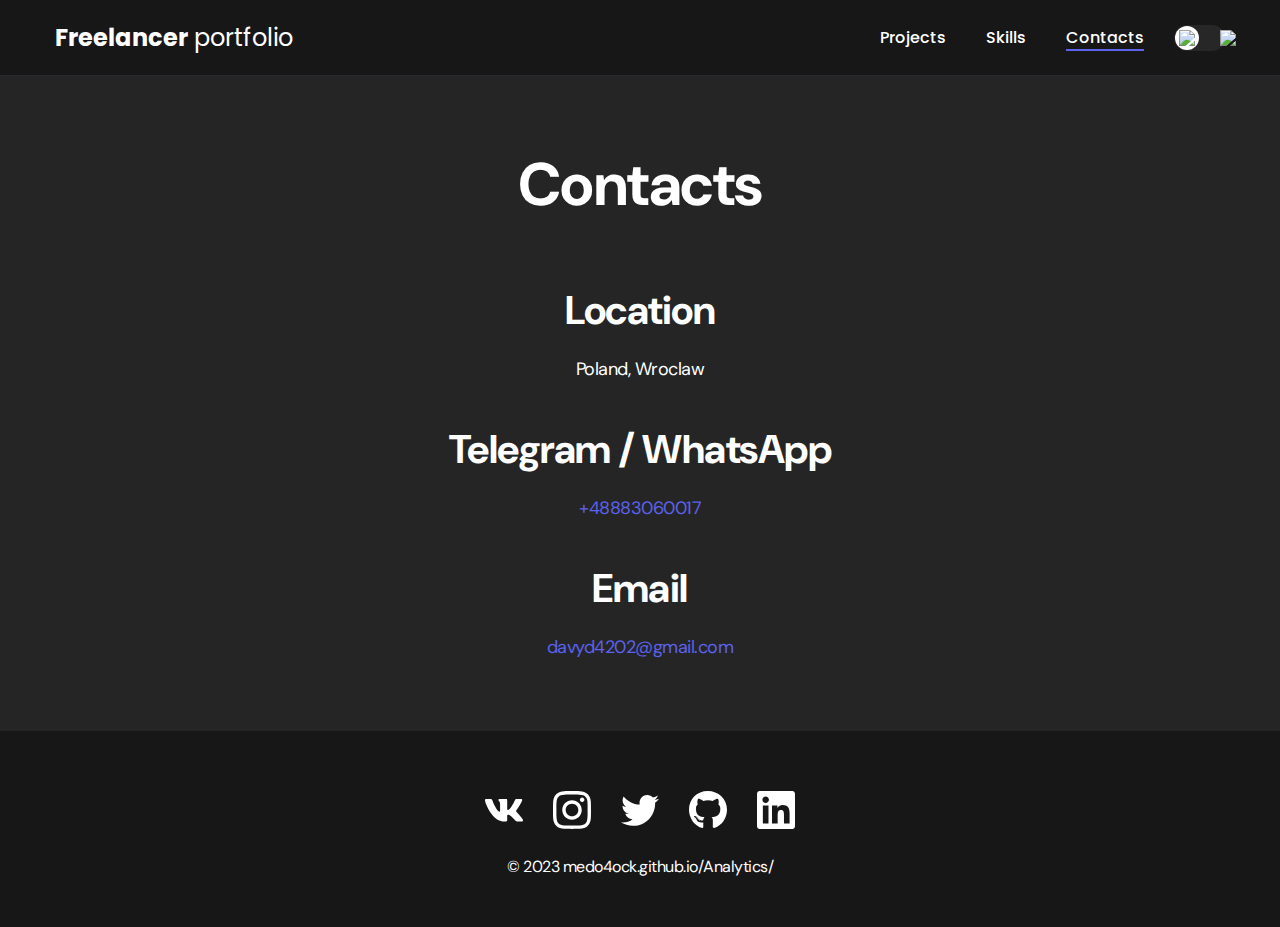
==== contacts.html @ 8aa035a8 "Portfolio" ====
<!DOCTYPE html>
<html lang="en">
<head>
    <meta charset="UTF-8">
    <meta http-equiv="X-UA-Compatible" content="IE=edge">
    <meta name="viewport" content="width=device-width, initial-scale=1.0">
    <title>Freelancer portfolio</title>
    <link rel="stylesheet" href="./css/main.css">
</head>
<body class="dark">
    <nav class="nav">
        <div class="container">
            <div class="nav-row">
                <a href="./index.html" class="logo"><strong>Freelancer</strong> portfolio</a>

                <button class="dark-mode-btn">
                    <img src="./img/icons/sun.svg" alt="Light mode" class="dark-mode-btn__icon">
                    <img src="./img/icons/moon.svg" alt="Dark mode" class="dark-mode-btn__icon">
                </button>
                
                <ul class="nav-list">
                    <li class="nav-list__item"><a href="./index.html" class="nav-list__link">Projects</a></li>
                    <li class="nav-list__item"><a href="./skills.html" class="nav-list__link">Skills</a></li>
                    <li class="nav-list__item"><a href="./contacts.html" class="nav-list__link nav-list__link--active">Contacts</a></li>
                </ul>
            </div>
        </div>
    </nav>

    <main class="section">
        <div class="container">
                <h1 class="title-1">Contacts</h1>

                <ul class="content-list">
                    <li class="content-list__item">
                        <h2 class="title-2">Location</h2>
                        <p>Poland, Wroclaw</p>
                    </li>
                    <li class="content-list__item">
                        <h2 class="title-2">Telegram / WhatsApp</h2>
                        <p><a href="tel:+48883060017">+48883060017</a></p>
                    </li>
                    <li class="content-list__item">
                        <h2 class="title-2">Email</h2>
                        <p><a href="mailto:davyd4202@gmail.com">davyd4202@gmail.com</a></p>
                    </li>
                </ul>

        </div>
    </main>

    <footer class="footer">
        <div class="container">
            <div class="footer__wrapper">
                <ul class="social">
                    <li class="social__item"><a href="#!"><img src="img/icons/vk.svg" alt="Link"></a></li>
                    <li class="social__item"><a href="#!"><img src="img/icons/instagram.svg" alt="Link"></a></li>
                    <li class="social__item"><a href="#!"><img src="img/icons/twitter.svg" alt="Link"></a></li>
                    <li class="social__item"><a href="https://github.com/medo4ock"><img src="img/icons/gitHub.svg" alt="Link"></a></li>
                    <li class="social__item"><a href="#!"><img src="img/icons/linkedIn.svg" alt="Link"></a></li>
                </ul>
                <div class="copyright">
                    <p>© 2023 medo4ock.github.io/Analytics/</p>
                </div>
            </div>
        </div>
    </footer>

    <script src="js/main.js"></script>

</body>
</html>
---- css/main.css ----
@import "./reset.css";
@import url('https://fonts.googleapis.com/css2?family=DM+Sans:wght@400;500;700&family=Poppins:wght@400;500;700&display=swap');

/*
font-family: 'DM Sans', sans-serif;
font-family: 'Poppins', sans-serif;
*/

/* * {
    border: 1px solid red;
} */

:root {
    --blackpure: #000;
    --black: #171718;
    --black-border: #26292D;
    --white: #fff;
    --purple: #5C62EC;

    --text-color: var(--black);

    --dark-bg: var(--black);
    --dark-border: var(--black-border);
    --header-text: var(--white);
    --accent: var(--purple);

    /* Light mode */
    --page-bg: var(--white);
    --text-color: var(--black);

    --title-1: var(--accent);

    --project-card-bg: var(--white);
    --project-card-text: var(--black);
    --box-shadow: 0px 5px 35px rgba(0, 0, 0, 0.25);
}

.dark {
     /* Dark mode */
    --page-bg: #252526;
    --text-color: var(--white);

    --title-1: var(--white);

    --project-card-bg: var(--black);
    --project-card-text: var(--white);
    --box-shadow: 0px 5px 35px rgba(0, 0, 0, 0.8);
}

html, body {
    display: flex;
    flex-direction: column;
    min-height: 100vh;

    font-family: 'DM Sans', sans-serif;
    letter-spacing: -0.5px;

    /* Light mode */
    background-color: var(--page-bg);
    color: var(--text-color);
}

/* General */

.container {
    margin: 0 auto;
    padding: 0 15px;
    max-width: 1200px;
}

.none {
    display: none !important;
}

.section {
    padding: 70px 0;
}

.title-1 {
    margin-bottom: 60px;

    font-size: 60px;
    font-weight: 700;
    line-height: 1.3;
    color: var(--title-1);
    text-align: center;
}

.title-2 {
    margin-bottom: 20px;

    font-size: 40px;
    font-weight: 700;
    line-height: 1.3;
}

/* Nav */

.nav {
    padding: 20px 0;
    border-bottom: 1px solid var(--dark-border);
    background-color: var(--dark-bg);
    color: var(--header-text);
    letter-spacing: normal;
}

.nav-row {
    display: flex;
    justify-content: flex-end;
    align-items: center;
    column-gap: 30px;
    row-gap: 20px;
    flex-wrap: wrap;
}

.logo {
    margin-right: auto;
    color: var(--header-text);
    font-size: 24px;
    font-family: 'Poppins', sans-serif;
}

.logo strong {
    font-weight: 700;
}

.nav-list {
    display: flex;
    flex-wrap: wrap;
    row-gap: 10px;
    align-items: center;
    column-gap: 40px;
    font-size: 16px;
    font-weight: 500;
    font-family: 'Poppins', sans-serif;
}

.nav-list__link {
    color: var(--header-text);
    transition: opacity 0.2s ease-in;
}

.nav-list__link:hover {
    opacity: 0.8;
}

.nav-list__link--active {
    position: relative;
}

.nav-list__link--active::before {
    content: "";

    position: absolute;
    left: 0;
    top: 100%;

    display: block;
    height: 2px;
    width: 100%;
    background-color: var(--accent);
}

/* Dark mode btn */

.dark-mode-btn {
    order: 9;

    position: relative;
    display: flex;
    justify-content: space-between;

    width: 51px;
    height: 26px;
    padding: 5px;

    border-radius: 50px;
    background-color: #272727;
}

.dark-mode-btn::before {
    content: "";

    position: absolute;
    top: 1px;
    left: 1px;

    display: block;
    width: 24px;
    height: 24px;

    border-radius: 50%;
    background-color: var(--white);

    transition: left 0.2s ease-in;
}

.dark-mode-btn--active::before {
    left: 26px;
}

.dark-mode-btn__icon {
    position: relative;
    z-index: 9;
}

/* Header */

.header {
    padding: 40px 0;
    min-height: 695px;

    display: flex;
    justify-content: center;
    align-items: center;

    background-color: var(--dark-bg);
    background-image: url('/img/Abstract.png');
    background-repeat: no-repeat;
    background-size: auto;
    background-position: center center;

    color: var(--header-text);
    text-align: center;
}

.header__wrapper {
    padding: 0 15px;
    max-width: 660px;
}

.header__title {
    margin-bottom: 20px;
    font-size: 40px;
    font-weight: 700;
    line-height: 1.4;
}

.header__title strong {
    font-size: 60px;
    font-weight: 700;
}

.header__title em {
    font-style: normal;
    color: var(--accent);
}

.header__text {
    margin-bottom: 40px;
    font-size: 18px;
    line-height: 1.333;
}

.header__text p + p{
    margin-top: 0.5em;
}

/* Btn */

.btn {
    display: inline-block;
    height: 48px;
    padding: 12px 28px;

    border-radius: 5px;
    background-color: var(--accent);
    color: var(--white);
    letter-spacing: 0.15px;
    font-size: 16px;
    font-weight: 500;

    transition: opacity 0.2s ease-in;
}

.btn:hover {
    opacity: 0.8;
}

.btn:active {
    position: relative;
    top: 1px;
}

/* Btn outline */

.btn-outline {
    display: flex;
    column-gap: 10px;
    align-items: center;

    height: 48px;
    padding: 12px 20px;

    border-radius: 5px;
    border: 1px solid var(--blackpure);
    background-color: var(--white);
    color: var(--blackpure);

    transition: opacity 0.2s ease-in;
}

.btn-outline:hover {
    opacity: 0.8;
}

.btn-outline:active {
    position: relative;
    top: 1px;
}

/* Projects  */

.projects {
    display: flex;
    justify-content: center;
    flex-wrap: wrap;
    column-gap: 30px;
    row-gap: 30px;
}

.project {
    max-width: 370px;
    background-color: var(--project-card-bg);
    box-shadow: var(--box-shadow);
    border-radius: 10px;
}

.project__img {
    border-radius: 10px;
}

.project__title {
    padding: 15px 20px 25px;
    font-weight: 700;
    font-size: 24px;
    line-height: 1.3;
    color: var(--project-card-text);
}

/* Project details */

.project-details {
    margin: 0 auto;
    max-width: 865px;

    display: flex;
    flex-direction: column;
    align-items: center;

    text-align: center;
}

.project-details__cover {
    max-width: 100%;
    margin-bottom: 40px;

    box-shadow: 0px 5px 35px rgba(0, 0, 0, 0.25);
    border-radius: 10px;
}

.project-details__desc {
    margin-bottom: 30px;

    font-weight: 700;
    font-size: 24px;
    line-height: 1.3;
}

/* Content list */

.content-list {
    margin: 0 auto;
    max-width: 570px;
    display: flex;
    flex-direction: column;
    align-items: center;
    row-gap: 40px;
    text-align: center;
}

.content-list a {
    color: var(--accent);
}

.content-list__item {
    font-size: 18px;
    line-height: 1.5;
}

.content-list__item p + p {
    margin-top: 0.5em;
}

/* Footer */

.footer {
    margin-top: auto;
    padding: 60px 0 50px;
    background-color: var(--dark-bg);
    color: var(--header-text);
}

.footer__wrapper {
    display: flex;
    flex-direction: column;
    align-items: center;
    row-gap: 27px;
}

.social {
    display: flex;
    column-gap: 30px;
    align-items: center;
}

.copyright {
    font-size: 16px;
}

.copyright p + p {
    margin-top: 0.5em;
}

@media (max-width: 620px) {

    /* Header  */

    .header {
        min-height: unset;
    }

    .header__title {
        font-size: 30px;
    }

    .header__title strong {
        font-size: 40px;
    }

    /* Nav */

    .nav-row {
        justify-content: space-between;
    }

    .dark-mode-btn {
        order: 0;
    }

    /* General */

    .section {
        padding: 40px 0;
    }

    .title-1 {
        margin-bottom: 30px;
        font-size: 40px;
    }

    .title-2 {
        margin-bottom: 10px;
        font-size: 30px;
    }

    /* Projects */

    .project__title {
        font-size: 22px;
    }

    /* Project page */

    .project-details__desc {
        margin-bottom: 20px;
        font-size: 22px;
    }

    /* Content List */

    .content-list {
        row-gap: 20px;
    }

    .content-list__item {
        font-size: 16px;
    }

    /* Footer */

    .footer {
        padding: 40px 0 30px;
    }

    .footer__wrapper {
        row-gap: 20px;
    }

    /* Social */

    .social {
        column-gap: 20px;
    }

    .social__item {
        width: 28px;
    }

}
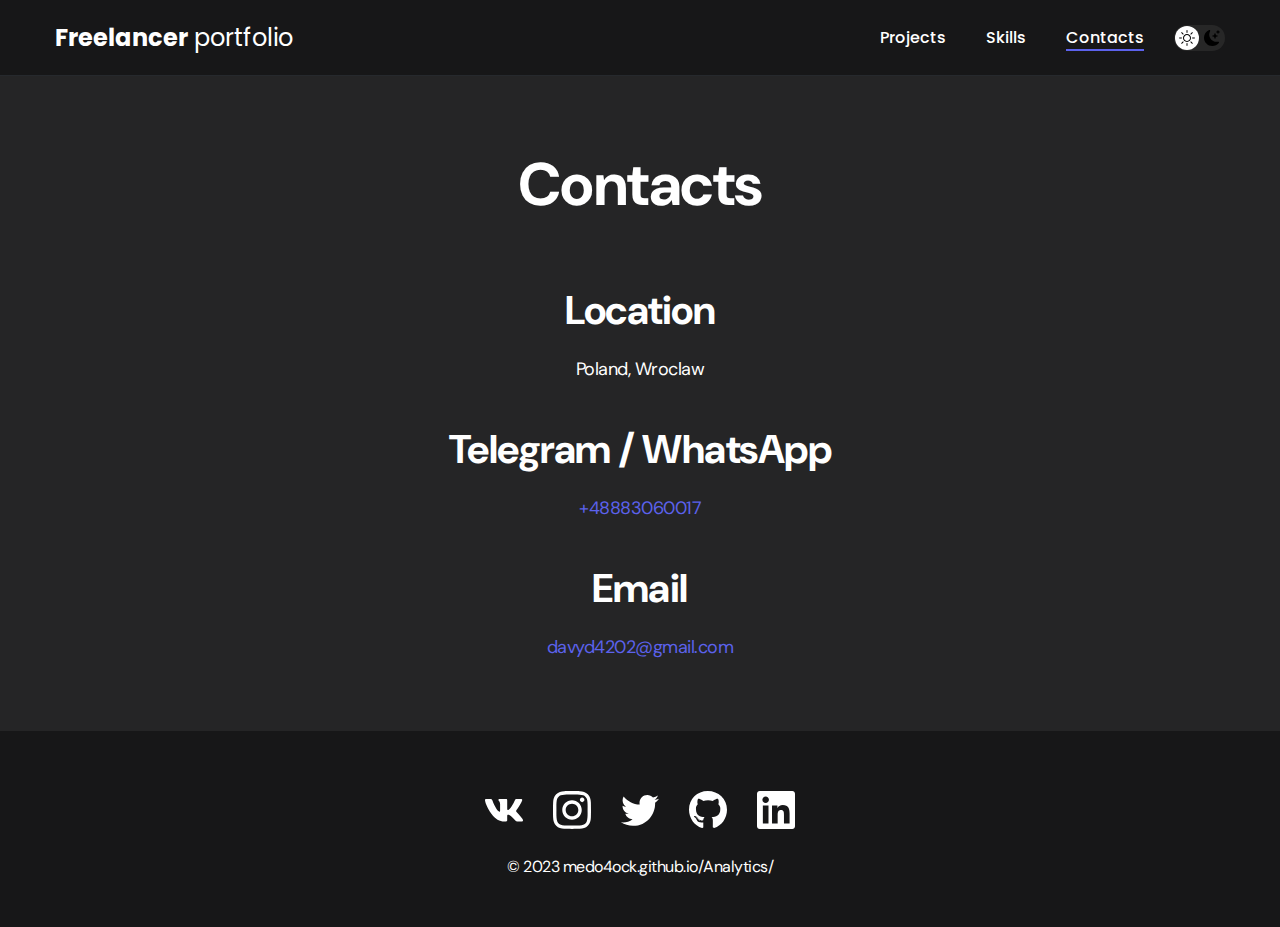
==== commit c6101234: "Update contacts.html" ====
--- a/contacts.html
+++ b/contacts.html
@@ -14,14 +14,14 @@
                 <a href="./index.html" class="logo"><strong>Freelancer</strong> portfolio</a>
 
                 <button class="dark-mode-btn">
-                    <img src="./img/icons/sun.svg" alt="Light mode" class="dark-mode-btn__icon">
-                    <img src="./img/icons/moon.svg" alt="Dark mode" class="dark-mode-btn__icon">
+                    <img src="img/icons/Sun.svg" alt="Light mode" class="dark-mode-btn__icon">
+                    <img src="img/icons/Moon.svg" alt="Dark mode" class="dark-mode-btn__icon">
                 </button>
                 
                 <ul class="nav-list">
-                    <li class="nav-list__item"><a href="./index.html" class="nav-list__link">Projects</a></li>
-                    <li class="nav-list__item"><a href="./skills.html" class="nav-list__link">Skills</a></li>
-                    <li class="nav-list__item"><a href="./contacts.html" class="nav-list__link nav-list__link--active">Contacts</a></li>
+                    <li class="nav-list__item"><a href="index.html" class="nav-list__link">Projects</a></li>
+                    <li class="nav-list__item"><a href="skills.html" class="nav-list__link">Skills</a></li>
+                    <li class="nav-list__item"><a href="contacts.html" class="nav-list__link nav-list__link--active">Contacts</a></li>
                 </ul>
             </div>
         </div>
@@ -69,4 +69,4 @@
     <script src="js/main.js"></script>
 
 </body>
-</html>+</html>
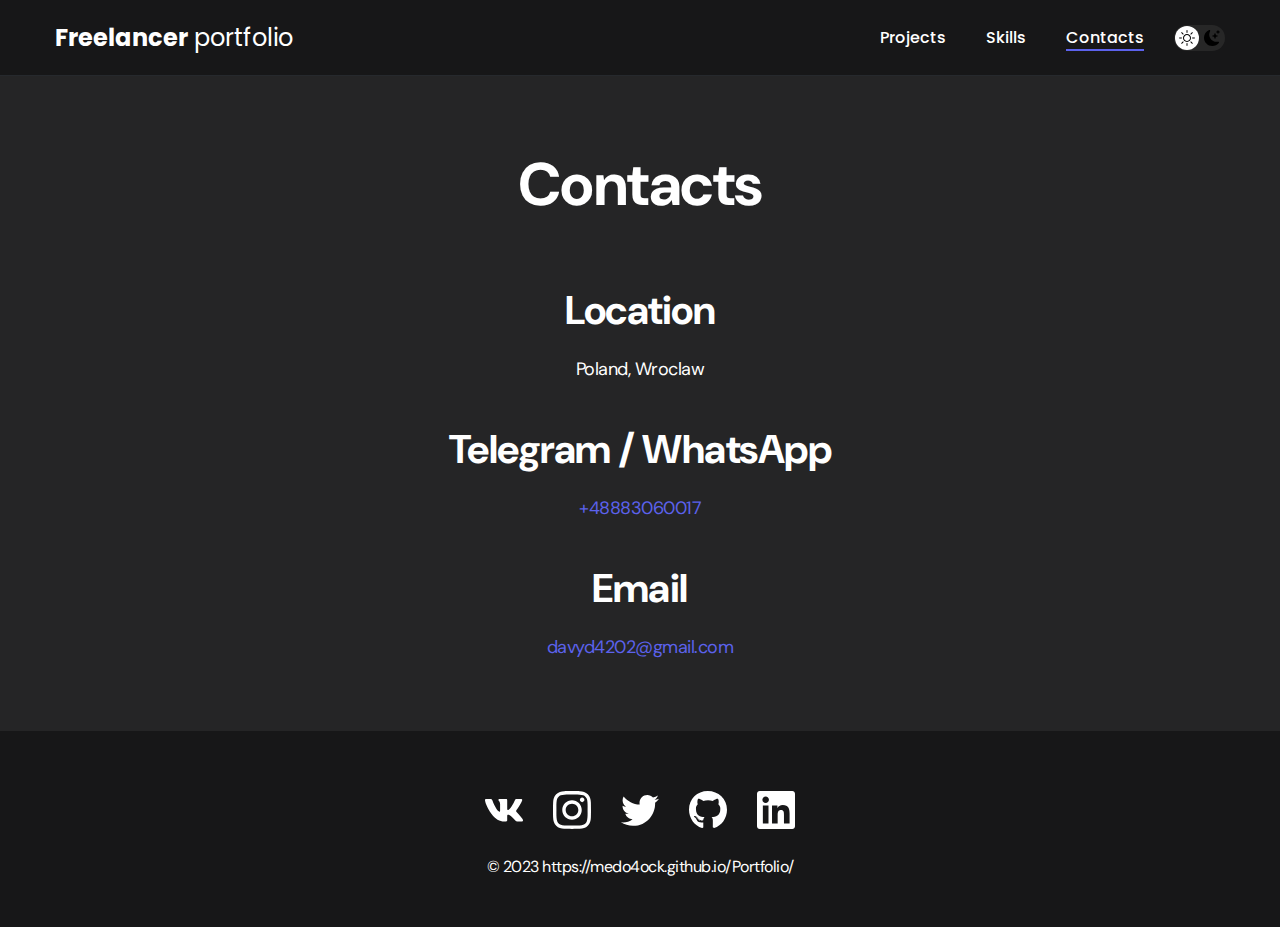
==== commit 026c3e0e: "Update contacts.html" ====
--- a/contacts.html
+++ b/contacts.html
@@ -1,6 +1,7 @@
 <!DOCTYPE html>
 <html lang="en">
 <head>
+    <link rel="shortcut icon" href="img/icons/ico.svg">
     <meta charset="UTF-8">
     <meta http-equiv="X-UA-Compatible" content="IE=edge">
     <meta name="viewport" content="width=device-width, initial-scale=1.0">
@@ -60,7 +61,7 @@
                     <li class="social__item"><a href="#!"><img src="img/icons/linkedIn.svg" alt="Link"></a></li>
                 </ul>
                 <div class="copyright">
-                    <p>© 2023 medo4ock.github.io/Analytics/</p>
+                    <p>© 2023 https://medo4ock.github.io/Portfolio/</p>
                 </div>
             </div>
         </div>
--- a/css/main.css
+++ b/css/main.css
@@ -1,4 +1,4 @@
-@import "./reset.css";
+@import "reset.css";
 @import url('https://fonts.googleapis.com/css2?family=DM+Sans:wght@400;500;700&family=Poppins:wght@400;500;700&display=swap');
 
 /*
@@ -215,7 +215,7 @@
     align-items: center;
 
     background-color: var(--dark-bg);
-    background-image: url('/img/Abstract.png');
+    background-image: url('./img/Abstract.png');
     background-repeat: no-repeat;
     background-size: auto;
     background-position: center center;
@@ -507,4 +507,4 @@
         width: 28px;
     }
 
-}+}
